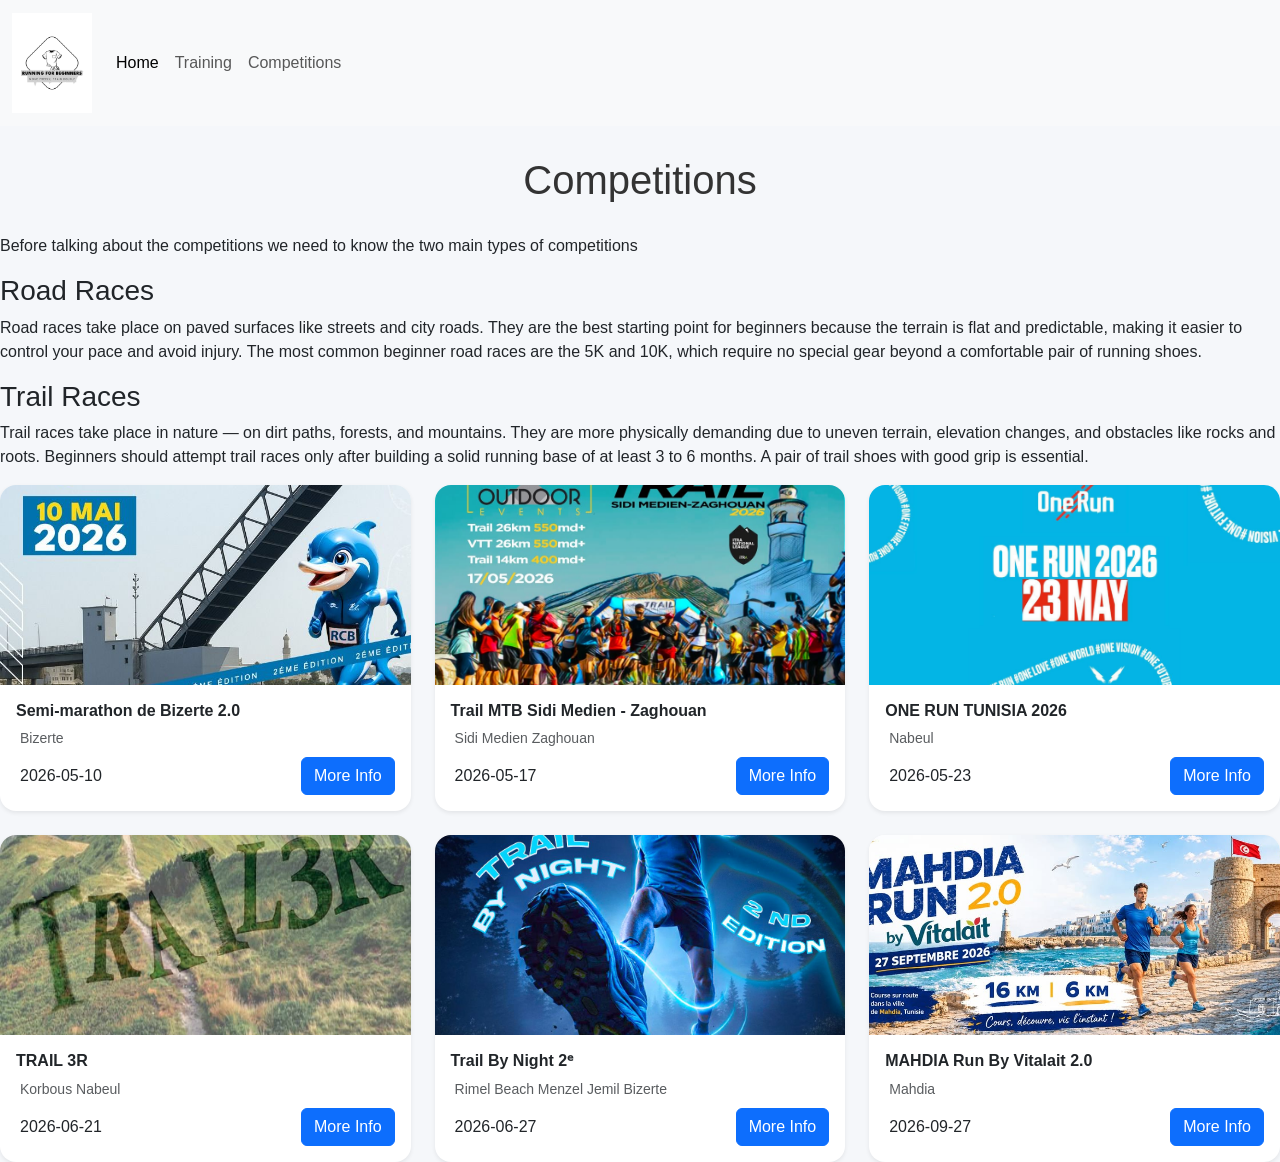
==== Competitions.html @ 5bdca7d2 "innitial commit" ====
<!DOCTYPE html>
<html lang="en" >
<head>
    <meta charset="UTF-8">
    <meta name="viewport" content="width=device-width, initial-scale=1.0">
    <link href="https://cdn.jsdelivr.net/npm/bootstrap@5.3.8/dist/css/bootstrap.min.css" rel="stylesheet" integrity="sha384-sRIl4kxILFvY47J16cr9ZwB07vP4J8+LH7qKQnuqkuIAvNWLzeN8tE5YBujZqJLB" crossorigin="anonymous">
    <title>Everything you need to know about running</title>
     <link rel="stylesheet" href="Website.css">
</head>
<body>
    <nav class="navbar navbar-expand-lg bg-body-tertiary">
  <div class="container-fluid">
    <a class="navbar-brand" href="Logo.html"><img src="high-resolution-logo-grayscale.png" alt="Logo" class="Logo-img"></a>
    <button class="navbar-toggler" type="button" data-bs-toggle="collapse" data-bs-target="#navbarSupportedContent" aria-controls="navbarSupportedContent" aria-expanded="false" aria-label="Toggle navigation">
      <span class="navbar-toggler-icon"></span>
    </button>
    <div class="collapse navbar-collapse" id="navbarSupportedContent">
      <ul class="navbar-nav me-auto mb-2 mb-lg-0">
        <li class="nav-item">
          <a class="nav-link active" aria-current="page" href="index.html">Home</a>
        </li>
        <li class="nav-item">
          <a class="nav-link" href="Training.html">Training</a>
        </li>
        <li class="nav-item ">
          <a class="nav-link" href="Competitions.html">Competitions</a>
        </li>
      </ul>
    </div>
  </div>
</nav>
<section>
    <h1>Competitions</h1>
    <p>Before talking about the competitions we need to know the two main types of competitions</p>
    <h3>Road Races</h3>
    <p>Road races take place on paved surfaces like streets and city roads. They are the best starting point for beginners because the terrain is flat and predictable, making it easier to control your pace and avoid injury. The most common beginner road races are the 5K and 10K, which require no special gear beyond a comfortable pair of running shoes.<br></p>
    <h3>Trail Races</h3>
    <p>Trail races take place in nature — on dirt paths, forests, and mountains. They are more physically demanding due to uneven terrain, elevation changes, and obstacles like rocks and roots. Beginners should attempt trail races only after building a solid running base of at least 3 to 6 months. A pair of trail shoes with good grip is essential.<br></p>
</section>
<div class="row g-4">
<div class="col-md-6 col-lg-4">
                    <div class="event-card h-100">
                        <div class="card shadow-sm border-0 rounded-4 overflow-hidden h-100">
                            <img src="images/508717798_1323409402857017_6892737752558681013_n.jpg" alt="Semi-marathon de Bizerte 2.0" class="card-img-top" onerror="this.style.display='none'; this.nextElementSibling.style.display='flex';"><div class="img-fallback" style="display: none;"><i class="fas fa-image fa-2x"></i></div><div class="card-body text-start">
                                <h6 class="card-title fw-semibold fs-6">Semi-marathon de Bizerte 2.0</h6>
                                <p class="mb-1 text-muted small">
                                    <i class="fas fa-map-marker-alt me-1"></i>  Bizerte
                                </p>
                                <div class="d-flex justify-content-between align-items-center mt-2">
                                    <span >    <i class="fas fa-calendar-alt me-1"></i> 2026-05-10</span>
                                          <a href="https://www.facebook.com/profile.php?id=61575595014919" class="btn btn-primary">More Info</a>
                                </div>
                            </div>
                        </div>
                    </div>
                </a>
            </div>
<div class="col-md-6 col-lg-4">
                    <div class="event-card h-100">
                        <div class="card shadow-sm border-0 rounded-4 overflow-hidden h-100">
                            <img src="images/612450248_1184020347172288_6676890579920374667_n.jpg" alt="Trail &amp; MTB Sidi Medien - Zaghouan  " class="card-img-top" onerror="this.style.display='none'; this.nextElementSibling.style.display='flex';"><div class="img-fallback" style="display: none;"><i class="fas fa-image fa-2x"></i></div><div class="card-body text-start">
                                <h6 class="card-title fw-semibold fs-6">Trail MTB Sidi Medien - Zaghouan  </h6>
                                <p class="mb-1 text-muted small">
                                    <i class="fas fa-map-marker-alt me-1"></i> Sidi Medien Zaghouan
                                </p>
                                <div class="d-flex justify-content-between align-items-center mt-2">
                                    <span >    <i class="fas fa-calendar-alt me-1"></i> 2026-05-17</span>
                                          <a href="https://www.facebook.com/outdoor.e" class="btn btn-primary">More Info</a>
                                </div>
                            </div>
                        </div>
                    </div>
                </a>
            </div>
<div class="col-md-6 col-lg-4">
                    <div class="event-card h-100">
                        <div class="card shadow-sm border-0 rounded-4 overflow-hidden h-100">
                            <img src="images/668799136_1577189484413397_3506396729141352655_n.jpg" alt="ONE RUN TUNISIA 2026" class="card-img-top" onerror="this.style.display='none'; this.nextElementSibling.style.display='flex';"><div class="img-fallback" style="display: none;"><i class="fas fa-image fa-2x"></i></div><div class="card-body text-start">
                                <h6 class="card-title fw-semibold fs-6">ONE RUN TUNISIA 2026</h6>
                                <p class="mb-1 text-muted small">
                                    <i class="fas fa-map-marker-alt me-1"></i>  Nabeul
                                </p>
                                <p class="mb-1 text-muted small">

                                </p>
                                <div class="d-flex justify-content-between align-items-center mt-2">
                                    <span >    <i class="fas fa-calendar-alt me-1"></i> 2026-05-23</span>
                                          <a href="https://sportsense.tn/evenement/one-run-2026-kelibia/?fbclid=IwY2xjawRF5UFleHRuA2FlbQIxMABicmlkETFXZnNCMFU0TVh2c291ekFFc3J0YwZhcHBfaWQQMjIyMDM5MTc4ODIwMDg5MgABHoVPv_Q1FbhEnPal_EgIre9Y3D0KVj0zr-FeVChhBY1P-Pth4dlXfvPPMVAG_aem_8wZsDDjvoN9MBEGay-jV7Q" class="btn btn-primary">More Info</a>
                                </div>
                            </div>
                        </div>
                    </div>
                </a>
            </div>
<div class="col-md-6 col-lg-4">
                    <div class="event-card h-100">
                        <div class="card shadow-sm border-0 rounded-4 overflow-hidden h-100">
                            <img src="images/599410668_25831342306471557_1981002911335554785_n.jpg" alt="TRAIL 3R" class="card-img-top" onerror="this.style.display='none'; this.nextElementSibling.style.display='flex';"><div class="img-fallback" style="display: none;"><i class="fas fa-image fa-2x"></i></div><div class="card-body text-start">
                                <h6 class="card-title fw-semibold fs-6">TRAIL 3R</h6>
                                <p class="mb-1 text-muted small">
                                    <i class="fas fa-map-marker-alt me-1"></i> Korbous Nabeul
                                </p>
                                <p class="mb-1 text-muted small">

                                </p>
                                <div class="d-flex justify-content-between align-items-center mt-2">
                                    <span >    <i class="fas fa-calendar-alt me-1"></i> 2026-06-21</span>
                                          <a href="https://www.facebook.com/profile.php?id=100048671597601" class="btn btn-primary">More Info</a>
                                </div>
                            </div>
                        </div>
                    </div>
                </a>
            </div> 
<div class="col-md-6 col-lg-4">
                    <div class="event-card h-100">
                        <div class="card shadow-sm border-0 rounded-4 overflow-hidden h-100">
                            <img src="images/637032396_1572234894390017_2495464527351250001_n.jpg" alt="Trail By Night 2ᵉ" class="card-img-top" onerror="this.style.display='none'; this.nextElementSibling.style.display='flex';"><div class="img-fallback" style="display: none;"><i class="fas fa-image fa-2x"></i></div><div class="card-body text-start">
                                <h6 class="card-title fw-semibold fs-6">Trail By Night 2ᵉ</h6>
                                <p class="mb-1 text-muted small">
                                    <i class="fas fa-map-marker-alt me-1"></i> Rimel Beach Menzel Jemil Bizerte
                                </p>
                                <p class="mb-1 text-muted small">

                                </p>
                                <div class="d-flex justify-content-between align-items-center mt-2">
                                    <span >    <i class="fas fa-calendar-alt me-1"></i> 2026-06-27</span>
                                          <a href="https://www.facebook.com/profile.php?id=100048105643510" class="btn btn-primary">More Info</a>
                                </div>
                            </div>
                        </div>
                    </div>
                </a>
            </div>
<div class="col-md-6 col-lg-4">
                    <div class="event-card h-100">
                        <div class="card shadow-sm border-0 rounded-4 overflow-hidden h-100">
                            <img src="images/672703530_122180739416707845_5656477109535544326_n.jpg" alt="MAHDIA Run By Vitalait 2.0" class="card-img-top" onerror="this.style.display='none'; this.nextElementSibling.style.display='flex';"><div class="img-fallback" style="display: none;"><i class="fas fa-image fa-2x"></i></div><div class="card-body text-start">
                                <h6 class="card-title fw-semibold fs-6">MAHDIA Run By Vitalait 2.0</h6>
                                <p class="mb-1 text-muted small">
                                    <i class="fas fa-map-marker-alt me-1"></i>  Mahdia
                                </p>
                                <p class="mb-1 text-muted small">

                                </p>
                                <div class="d-flex justify-content-between align-items-center mt-2">
                                    <span >    <i class="fas fa-calendar-alt me-1"></i> 2026-09-27</span>
                                          <a href="https://www.facebook.com/events/1203439607750945" class="btn btn-primary">More Info</a>
                                </div>
                            </div>
                        </div>
                    </div>
                </a>
            </div>
</div>
    <script src="https://cdn.jsdelivr.net/npm/bootstrap@5.3.8/dist/js/bootstrap.bundle.min.js" integrity="sha384-FKyoEForCGlyvwx9Hj09JcYn3nv7wiPVlz7YYwJrWVcXK/BmnVDxM+D2scQbITxI" crossorigin="anonymous"></script>
    
</body>
</html>
---- Website.css ----
.Logo-img{
    height: 100px;
    width: 80px;
}
.event-card {
            position: relative;
        }

        .event-status-badge {
            position: absolute;
            top: 10px;
            left: 10px;
            z-index: 10;
            font-size: 0.8rem;
            padding: 5px 10px;
            border-radius: 4px;
        }

        .event-card .card-img-top {
            height: 200px;
            width: 100%;
            object-fit: cover;
        }

        .event-card .card {
            transition: transform 0.3s;
            overflow: hidden;
        }

        .event-card .card:hover {
            transform: translateY(-5px);
            box-shadow: 0 10px 20px rgba(0,0,0,0.1);
        }
.img-fallback {
            height: 200px;
            background-color: #f8f9fa;
            display: flex;
            align-items: center;
            justify-content: center;
            color: #6c757d;
        }

        /* Responsive adjustments */
        @media (max-width: 768px) {
            .overlay-text {
                font-size: 2.5rem;
            }
            .overlay-section {
                height: 20vh;
            }

            .event-card .card-img-top,
            .img-fallback {
                height: 150px;
            }
        }
.navbar{
    position: sticky;
    top: 0;
  width: 100%;
  z-index: 1000;
}
body {
            background-color: #f5f7fa;
            font-family: Arial, sans-serif;
        }

        h1 {
            text-align: center;
            margin: 30px 0;
            color: #333;
        }

        .table-container {
            max-width: 900px;
            margin: auto;
            background: white;
            padding: 20px;
            border-radius: 10px;
            box-shadow: 0 4px 10px rgba(0,0,0,0.1);
        }

        .table th {
            background-color: #0d6efd;
            color: white;
            text-align: center;
        }

        .table td {
            text-align: center;
        }
.col-lg-4 {
    width: 33.33% !important;
    flex: 0 0 33.33% !important;
    max-width: 33.33% !important;
}
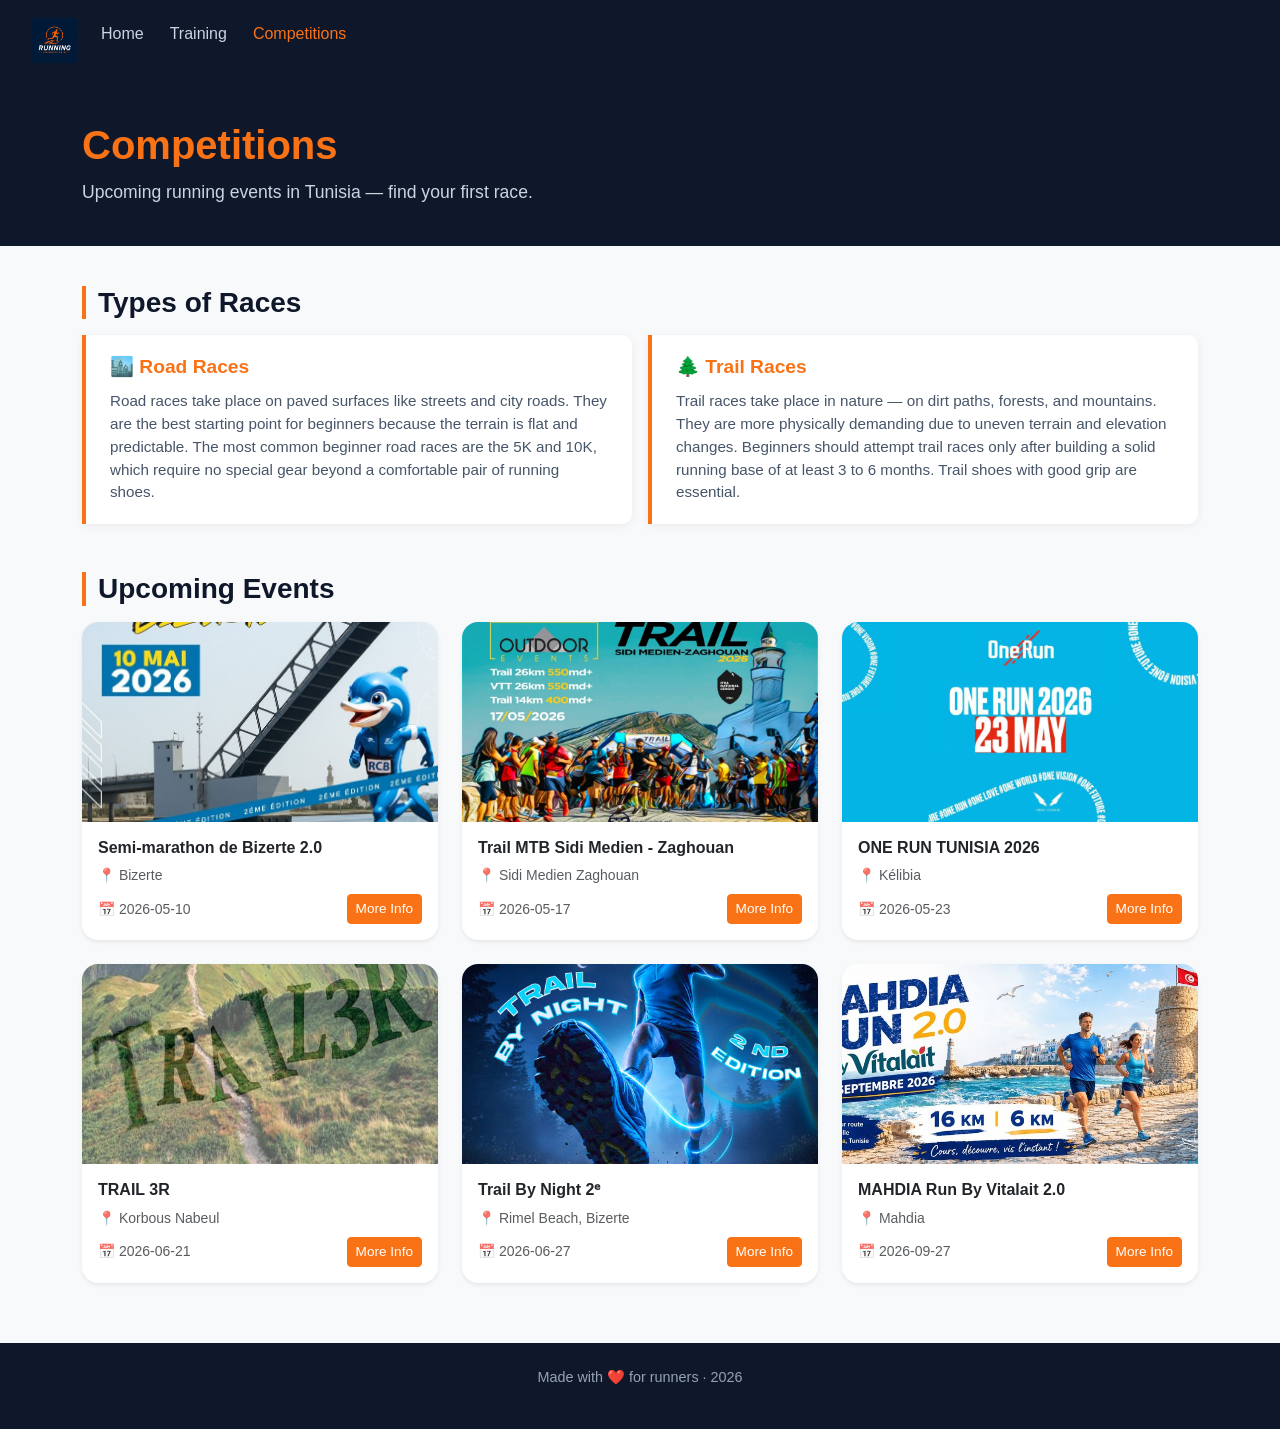
==== commit 6fdd91d4: "file updated" ====
--- a/Competitions.html
+++ b/Competitions.html
@@ -1,159 +1,169 @@
 <!DOCTYPE html>
-<html lang="en" >
+<html lang="en">
 <head>
     <meta charset="UTF-8">
     <meta name="viewport" content="width=device-width, initial-scale=1.0">
-    <link href="https://cdn.jsdelivr.net/npm/bootstrap@5.3.8/dist/css/bootstrap.min.css" rel="stylesheet" integrity="sha384-sRIl4kxILFvY47J16cr9ZwB07vP4J8+LH7qKQnuqkuIAvNWLzeN8tE5YBujZqJLB" crossorigin="anonymous">
-    <title>Everything you need to know about running</title>
-     <link rel="stylesheet" href="Website.css">
+    <link href="https://cdn.jsdelivr.net/npm/bootstrap@5.3.8/dist/css/bootstrap.min.css" rel="stylesheet">
+    <title>Competitions - RunGuide</title>
+    <link rel="stylesheet" href="Website.css">
+   
 </head>
-<body>
-    <nav class="navbar navbar-expand-lg bg-body-tertiary">
-  <div class="container-fluid">
-    <a class="navbar-brand" href="Logo.html"><img src="high-resolution-logo-grayscale.png" alt="Logo" class="Logo-img"></a>
-    <button class="navbar-toggler" type="button" data-bs-toggle="collapse" data-bs-target="#navbarSupportedContent" aria-controls="navbarSupportedContent" aria-expanded="false" aria-label="Toggle navigation">
-      <span class="navbar-toggler-icon"></span>
-    </button>
-    <div class="collapse navbar-collapse" id="navbarSupportedContent">
-      <ul class="navbar-nav me-auto mb-2 mb-lg-0">
-        <li class="nav-item">
-          <a class="nav-link active" aria-current="page" href="index.html">Home</a>
-        </li>
-        <li class="nav-item">
-          <a class="nav-link" href="Training.html">Training</a>
-        </li>
-        <li class="nav-item ">
-          <a class="nav-link" href="Competitions.html">Competitions</a>
-        </li>
-      </ul>
+<body class="competitions-page">
+
+    
+    <nav class="navbar navbar-expand-lg">
+        <div class="container-fluid">
+            
+                <a class="navbar-brand" href="index.html"><img src="ChatGPT Image May 7, 2026, 10_49_07 PM.png" alt="Logo" class="Logo-img"></a>
+            
+            <button class="navbar-toggler" type="button" data-bs-toggle="collapse" data-bs-target="#navbarSupportedContent">
+                <span class="navbar-toggler-icon" style="filter: invert(1);"></span>
+            </button>
+            <div class="collapse navbar-collapse" id="navbarSupportedContent">
+                <ul class="navbar-nav me-auto mb-2 mb-lg-0">
+                    <li class="nav-item">
+                        <a class="nav-link" href="Home.html">Home</a>
+                    </li>
+                    <li class="nav-item">
+                        <a class="nav-link" href="Training.html">Training</a>
+                    </li>
+                    <li class="nav-item">
+                        <a class="nav-link active" href="Competitions.html">Competitions</a>
+                    </li>
+                </ul>
+            </div>
+        </div>
+    </nav>
+
+    
+    <div class="page-title">
+        <div class="container">
+            <h1>Competitions</h1>
+            <p>Upcoming running events in Tunisia — find your first race.</p>
+        </div>
     </div>
-  </div>
-</nav>
-<section>
-    <h1>Competitions</h1>
-    <p>Before talking about the competitions we need to know the two main types of competitions</p>
-    <h3>Road Races</h3>
-    <p>Road races take place on paved surfaces like streets and city roads. They are the best starting point for beginners because the terrain is flat and predictable, making it easier to control your pace and avoid injury. The most common beginner road races are the 5K and 10K, which require no special gear beyond a comfortable pair of running shoes.<br></p>
-    <h3>Trail Races</h3>
-    <p>Trail races take place in nature — on dirt paths, forests, and mountains. They are more physically demanding due to uneven terrain, elevation changes, and obstacles like rocks and roots. Beginners should attempt trail races only after building a solid running base of at least 3 to 6 months. A pair of trail shoes with good grip is essential.<br></p>
-</section>
-<div class="row g-4">
-<div class="col-md-6 col-lg-4">
-                    <div class="event-card h-100">
-                        <div class="card shadow-sm border-0 rounded-4 overflow-hidden h-100">
-                            <img src="images/508717798_1323409402857017_6892737752558681013_n.jpg" alt="Semi-marathon de Bizerte 2.0" class="card-img-top" onerror="this.style.display='none'; this.nextElementSibling.style.display='flex';"><div class="img-fallback" style="display: none;"><i class="fas fa-image fa-2x"></i></div><div class="card-body text-start">
-                                <h6 class="card-title fw-semibold fs-6">Semi-marathon de Bizerte 2.0</h6>
-                                <p class="mb-1 text-muted small">
-                                    <i class="fas fa-map-marker-alt me-1"></i>  Bizerte
-                                </p>
-                                <div class="d-flex justify-content-between align-items-center mt-2">
-                                    <span >    <i class="fas fa-calendar-alt me-1"></i> 2026-05-10</span>
-                                          <a href="https://www.facebook.com/profile.php?id=61575595014919" class="btn btn-primary">More Info</a>
-                                </div>
-                            </div>
+
+    <div class="container">
+
+        
+        <h3 class="mb-3">Types of Races</h3>
+        <div class="row g-3 mb-5">
+            <div class="col-md-6">
+                <div class="race-type-card">
+                    <h3>🏙️ Road Races</h3>
+                    <p>Road races take place on paved surfaces like streets and city roads. They are the best starting point for beginners because the terrain is flat and predictable. The most common beginner road races are the 5K and 10K, which require no special gear beyond a comfortable pair of running shoes.</p>
+                </div>
+            </div>
+            <div class="col-md-6">
+                <div class="race-type-card">
+                    <h3>🌲 Trail Races</h3>
+                    <p>Trail races take place in nature — on dirt paths, forests, and mountains. They are more physically demanding due to uneven terrain and elevation changes. Beginners should attempt trail races only after building a solid running base of at least 3 to 6 months. Trail shoes with good grip are essential.</p>
+                </div>
+            </div>
+        </div>
+
+        
+        <h3 class="mb-3">Upcoming Events</h3>
+        <div class="row g-4">
+
+            <!-- Card 1 -->
+            <div class="col-md-6 col-lg-4">
+                <div class="card shadow-sm border-0 rounded-4 overflow-hidden h-100">
+                    <img src="images/508717798_1323409402857017_6892737752558681013_n.jpg" alt="Semi-marathon de Bizerte 2.0" class="card-img-top" onerror="this.style.display='none';">
+                    <div class="card-body text-start">
+                        <h6 class="card-title fw-semibold">Semi-marathon de Bizerte 2.0</h6>
+                        <p class="mb-1 text-muted small">📍 Bizerte</p>
+                        <div class="d-flex justify-content-between align-items-center mt-2">
+                            <span class="small text-muted">📅 2026-05-10</span>
+                            <a href="https://www.facebook.com/profile.php?id=61575595014919" class="btn btn-primary btn-sm">More Info</a>
                         </div>
                     </div>
-                </a>
+                </div>
             </div>
-<div class="col-md-6 col-lg-4">
-                    <div class="event-card h-100">
-                        <div class="card shadow-sm border-0 rounded-4 overflow-hidden h-100">
-                            <img src="images/612450248_1184020347172288_6676890579920374667_n.jpg" alt="Trail &amp; MTB Sidi Medien - Zaghouan  " class="card-img-top" onerror="this.style.display='none'; this.nextElementSibling.style.display='flex';"><div class="img-fallback" style="display: none;"><i class="fas fa-image fa-2x"></i></div><div class="card-body text-start">
-                                <h6 class="card-title fw-semibold fs-6">Trail MTB Sidi Medien - Zaghouan  </h6>
-                                <p class="mb-1 text-muted small">
-                                    <i class="fas fa-map-marker-alt me-1"></i> Sidi Medien Zaghouan
-                                </p>
-                                <div class="d-flex justify-content-between align-items-center mt-2">
-                                    <span >    <i class="fas fa-calendar-alt me-1"></i> 2026-05-17</span>
-                                          <a href="https://www.facebook.com/outdoor.e" class="btn btn-primary">More Info</a>
-                                </div>
-                            </div>
+
+            
+            <div class="col-md-6 col-lg-4">
+                <div class="card shadow-sm border-0 rounded-4 overflow-hidden h-100">
+                    <img src="images/612450248_1184020347172288_6676890579920374667_n.jpg" alt="Trail MTB Sidi Medien" class="card-img-top" onerror="this.style.display='none';">
+                    <div class="card-body text-start">
+                        <h6 class="card-title fw-semibold">Trail MTB Sidi Medien - Zaghouan</h6>
+                        <p class="mb-1 text-muted small">📍 Sidi Medien Zaghouan</p>
+                        <div class="d-flex justify-content-between align-items-center mt-2">
+                            <span class="small text-muted">📅 2026-05-17</span>
+                            <a href="https://www.facebook.com/outdoor.e" class="btn btn-primary btn-sm">More Info</a>
                         </div>
                     </div>
-                </a>
+                </div>
             </div>
-<div class="col-md-6 col-lg-4">
-                    <div class="event-card h-100">
-                        <div class="card shadow-sm border-0 rounded-4 overflow-hidden h-100">
-                            <img src="images/668799136_1577189484413397_3506396729141352655_n.jpg" alt="ONE RUN TUNISIA 2026" class="card-img-top" onerror="this.style.display='none'; this.nextElementSibling.style.display='flex';"><div class="img-fallback" style="display: none;"><i class="fas fa-image fa-2x"></i></div><div class="card-body text-start">
-                                <h6 class="card-title fw-semibold fs-6">ONE RUN TUNISIA 2026</h6>
-                                <p class="mb-1 text-muted small">
-                                    <i class="fas fa-map-marker-alt me-1"></i>  Nabeul
-                                </p>
-                                <p class="mb-1 text-muted small">
 
-                                </p>
-                                <div class="d-flex justify-content-between align-items-center mt-2">
-                                    <span >    <i class="fas fa-calendar-alt me-1"></i> 2026-05-23</span>
-                                          <a href="https://sportsense.tn/evenement/one-run-2026-kelibia/?fbclid=IwY2xjawRF5UFleHRuA2FlbQIxMABicmlkETFXZnNCMFU0TVh2c291ekFFc3J0YwZhcHBfaWQQMjIyMDM5MTc4ODIwMDg5MgABHoVPv_Q1FbhEnPal_EgIre9Y3D0KVj0zr-FeVChhBY1P-Pth4dlXfvPPMVAG_aem_8wZsDDjvoN9MBEGay-jV7Q" class="btn btn-primary">More Info</a>
-                                </div>
-                            </div>
+            
+            <div class="col-md-6 col-lg-4">
+                <div class="card shadow-sm border-0 rounded-4 overflow-hidden h-100">
+                    <img src="images/668799136_1577189484413397_3506396729141352655_n.jpg" alt="ONE RUN TUNISIA 2026" class="card-img-top" onerror="this.style.display='none';">
+                    <div class="card-body text-start">
+                        <h6 class="card-title fw-semibold">ONE RUN TUNISIA 2026</h6>
+                        <p class="mb-1 text-muted small">📍 Kélibia</p>
+                        <div class="d-flex justify-content-between align-items-center mt-2">
+                            <span class="small text-muted">📅 2026-05-23</span>
+                            <a href="https://sportsense.tn/evenement/one-run-2026-kelibia/" class="btn btn-primary btn-sm">More Info</a>
                         </div>
                     </div>
-                </a>
+                </div>
             </div>
-<div class="col-md-6 col-lg-4">
-                    <div class="event-card h-100">
-                        <div class="card shadow-sm border-0 rounded-4 overflow-hidden h-100">
-                            <img src="images/599410668_25831342306471557_1981002911335554785_n.jpg" alt="TRAIL 3R" class="card-img-top" onerror="this.style.display='none'; this.nextElementSibling.style.display='flex';"><div class="img-fallback" style="display: none;"><i class="fas fa-image fa-2x"></i></div><div class="card-body text-start">
-                                <h6 class="card-title fw-semibold fs-6">TRAIL 3R</h6>
-                                <p class="mb-1 text-muted small">
-                                    <i class="fas fa-map-marker-alt me-1"></i> Korbous Nabeul
-                                </p>
-                                <p class="mb-1 text-muted small">
 
-                                </p>
-                                <div class="d-flex justify-content-between align-items-center mt-2">
-                                    <span >    <i class="fas fa-calendar-alt me-1"></i> 2026-06-21</span>
-                                          <a href="https://www.facebook.com/profile.php?id=100048671597601" class="btn btn-primary">More Info</a>
-                                </div>
-                            </div>
+            
+            <div class="col-md-6 col-lg-4">
+                <div class="card shadow-sm border-0 rounded-4 overflow-hidden h-100">
+                    <img src="images/599410668_25831342306471557_1981002911335554785_n.jpg" alt="TRAIL 3R" class="card-img-top" onerror="this.style.display='none';">
+                    <div class="card-body text-start">
+                        <h6 class="card-title fw-semibold">TRAIL 3R</h6>
+                        <p class="mb-1 text-muted small">📍 Korbous Nabeul</p>
+                        <div class="d-flex justify-content-between align-items-center mt-2">
+                            <span class="small text-muted">📅 2026-06-21</span>
+                            <a href="https://www.facebook.com/profile.php?id=100048671597601" class="btn btn-primary btn-sm">More Info</a>
                         </div>
                     </div>
-                </a>
-            </div> 
-<div class="col-md-6 col-lg-4">
-                    <div class="event-card h-100">
-                        <div class="card shadow-sm border-0 rounded-4 overflow-hidden h-100">
-                            <img src="images/637032396_1572234894390017_2495464527351250001_n.jpg" alt="Trail By Night 2ᵉ" class="card-img-top" onerror="this.style.display='none'; this.nextElementSibling.style.display='flex';"><div class="img-fallback" style="display: none;"><i class="fas fa-image fa-2x"></i></div><div class="card-body text-start">
-                                <h6 class="card-title fw-semibold fs-6">Trail By Night 2ᵉ</h6>
-                                <p class="mb-1 text-muted small">
-                                    <i class="fas fa-map-marker-alt me-1"></i> Rimel Beach Menzel Jemil Bizerte
-                                </p>
-                                <p class="mb-1 text-muted small">
+                </div>
+            </div>
 
-                                </p>
-                                <div class="d-flex justify-content-between align-items-center mt-2">
-                                    <span >    <i class="fas fa-calendar-alt me-1"></i> 2026-06-27</span>
-                                          <a href="https://www.facebook.com/profile.php?id=100048105643510" class="btn btn-primary">More Info</a>
-                                </div>
-                            </div>
+            
+            <div class="col-md-6 col-lg-4">
+                <div class="card shadow-sm border-0 rounded-4 overflow-hidden h-100">
+                    <img src="images/637032396_1572234894390017_2495464527351250001_n.jpg" alt="Trail By Night 2" class="card-img-top" onerror="this.style.display='none';">
+                    <div class="card-body text-start">
+                        <h6 class="card-title fw-semibold">Trail By Night 2ᵉ</h6>
+                        <p class="mb-1 text-muted small">📍 Rimel Beach, Bizerte</p>
+                        <div class="d-flex justify-content-between align-items-center mt-2">
+                            <span class="small text-muted">📅 2026-06-27</span>
+                            <a href="https://www.facebook.com/profile.php?id=100048105643510" class="btn btn-primary btn-sm">More Info</a>
                         </div>
                     </div>
-                </a>
+                </div>
             </div>
-<div class="col-md-6 col-lg-4">
-                    <div class="event-card h-100">
-                        <div class="card shadow-sm border-0 rounded-4 overflow-hidden h-100">
-                            <img src="images/672703530_122180739416707845_5656477109535544326_n.jpg" alt="MAHDIA Run By Vitalait 2.0" class="card-img-top" onerror="this.style.display='none'; this.nextElementSibling.style.display='flex';"><div class="img-fallback" style="display: none;"><i class="fas fa-image fa-2x"></i></div><div class="card-body text-start">
-                                <h6 class="card-title fw-semibold fs-6">MAHDIA Run By Vitalait 2.0</h6>
-                                <p class="mb-1 text-muted small">
-                                    <i class="fas fa-map-marker-alt me-1"></i>  Mahdia
-                                </p>
-                                <p class="mb-1 text-muted small">
 
-                                </p>
-                                <div class="d-flex justify-content-between align-items-center mt-2">
-                                    <span >    <i class="fas fa-calendar-alt me-1"></i> 2026-09-27</span>
-                                          <a href="https://www.facebook.com/events/1203439607750945" class="btn btn-primary">More Info</a>
-                                </div>
-                            </div>
+            
+            <div class="col-md-6 col-lg-4">
+                <div class="card shadow-sm border-0 rounded-4 overflow-hidden h-100">
+                    <img src="images/672703530_122180739416707845_5656477109535544326_n.jpg" alt="MAHDIA Run By Vitalait 2.0" class="card-img-top" onerror="this.style.display='none';">
+                    <div class="card-body text-start">
+                        <h6 class="card-title fw-semibold">MAHDIA Run By Vitalait 2.0</h6>
+                        <p class="mb-1 text-muted small">📍 Mahdia</p>
+                        <div class="d-flex justify-content-between align-items-center mt-2">
+                            <span class="small text-muted">📅 2026-09-27</span>
+                            <a href="https://www.facebook.com/events/1203439607750945" class="btn btn-primary btn-sm">More Info</a>
                         </div>
                     </div>
-                </a>
+                </div>
             </div>
-</div>
-    <script src="https://cdn.jsdelivr.net/npm/bootstrap@5.3.8/dist/js/bootstrap.bundle.min.js" integrity="sha384-FKyoEForCGlyvwx9Hj09JcYn3nv7wiPVlz7YYwJrWVcXK/BmnVDxM+D2scQbITxI" crossorigin="anonymous"></script>
+
+        </div>
+    </div>
+
     
+    <footer class="site-footer">
+        <p>Made with ❤️ for runners · 2026</p>
+    </footer>
+
+    <script src="https://cdn.jsdelivr.net/npm/bootstrap@5.3.8/dist/js/bootstrap.bundle.min.js"></script>
 </body>
 </html>
--- a/Website.css
+++ b/Website.css
@@ -1,96 +1,215 @@
-.Logo-img{
-    height: 100px;
-    width: 80px;
-}
-.event-card {
-            position: relative;
-        }
-
-        .event-status-badge {
-            position: absolute;
-            top: 10px;
-            left: 10px;
-            z-index: 10;
-            font-size: 0.8rem;
-            padding: 5px 10px;
-            border-radius: 4px;
-        }
-
-        .event-card .card-img-top {
-            height: 200px;
+/* ── Global Reset & Base ── */
+* {
+    margin: 0;
+    padding: 0;
+    box-sizing: border-box;
+}
+
+body {
+    font-family: 'Segoe UI', sans-serif;
+    background-color: #f8f9fa;
+    color: #1a1a1a;
+}
+
+/* ── Navbar ── */
+.navbar {
+    background-color: #0f172a !important;
+    padding: 12px 20px;
+    position: sticky;
+    top: 0;
+    z-index: 1000;
+}
+
+.navbar .nav-link {
+    color: #cbd5e1 !important;
+    font-weight: 500;
+    margin-right: 10px;
+}
+
+.navbar .nav-link:hover,
+.navbar .nav-link.active {
+    color: #f97316 !important;
+}
+
+.Logo-img {
+    height: 45px;
+    width: auto;
+}
+
+/* ── Page Title ── */
+.page-title {
+    background-color: #0f172a;
+    color: white;
+    padding: 40px 30px;
+    margin-bottom: 40px;
+}
+
+.page-title h1 {
+    color: #f97316;
+    font-size: 2.5rem;
+    font-weight: 700;
+    margin-bottom: 10px;
+}
+
+.page-title p {
+    color: #cbd5e1;
+    font-size: 1.1rem;
+    margin: 0;
+}
+
+/* ── Section Headings ── */
+h3 {
+    color: #0f172a;
+    font-weight: 700;
+    margin-bottom: 12px;
+    border-left: 4px solid #f97316;
+    padding-left: 12px;
+}
+
+/* ── Lists ── */
+ul li {
+    margin-bottom: 14px;
+    line-height: 1.7;
+}
+
+/* ── Cards ── */
+.card {
+    transition: transform 0.25s ease, box-shadow 0.25s ease;
+}
+
+.card:hover {
+    transform: translateY(-5px);
+    box-shadow: 0 10px 25px rgba(0, 0, 0, 0.12) !important;
+}
+
+.card-img-top {
+    height: 200px;
+    object-fit: cover;
+}
+
+.btn-primary {
+    background-color: #f97316;
+    border-color: #f97316;
+    font-size: 0.85rem;
+}
+
+.btn-primary:hover {
+    background-color: #ea6c0a;
+    border-color: #ea6c0a;
+}
+
+/* ── Table ── */
+.table thead th {
+    background-color: #0f172a;
+    color: white;
+    font-weight: 600;
+}
+
+.table tbody tr:hover {
+    background-color: #fff7ed;
+}
+
+/* ── Footer ── */
+.site-footer {
+    background-color: #0f172a;
+    color: #94a3b8;
+    text-align: center;
+    padding: 24px;
+    margin-top: 60px;
+    font-size: 0.9rem;
+}
+
+.site-footer span {
+    color: #f97316;
+}
+.carousel {
+            max-height: calc(100vh - 69px);
+            overflow: hidden;
+        }
+ 
+        .carousel-img {
             width: 100%;
+            height: calc(100vh - 69px);
             object-fit: cover;
-        }
-
-        .event-card .card {
-            transition: transform 0.3s;
-            overflow: hidden;
-        }
-
-        .event-card .card:hover {
-            transform: translateY(-5px);
-            box-shadow: 0 10px 20px rgba(0,0,0,0.1);
-        }
-.img-fallback {
-            height: 200px;
-            background-color: #f8f9fa;
+            display: block;
+        }
+ 
+        /* Fallback colored slide when no image */
+        .slide-1 { background: linear-gradient(135deg, #0f172a, #1e3a5f); }
+        .slide-2 { background: linear-gradient(135deg, #1e3a5f, #f97316); }
+        .slide-3 { background: linear-gradient(135deg, #f97316, #0f172a); }
+ 
+        .slide-fallback {
+            width: 100%;
+            height: calc(100vh - 69px);
             display: flex;
             align-items: center;
             justify-content: center;
-            color: #6c757d;
-        }
-
-        /* Responsive adjustments */
-        @media (max-width: 768px) {
-            .overlay-text {
-                font-size: 2.5rem;
-            }
-            .overlay-section {
-                height: 20vh;
-            }
-
-            .event-card .card-img-top,
-            .img-fallback {
-                height: 150px;
-            }
-        }
-.navbar{
-    position: sticky;
-    top: 0;
-  width: 100%;
-  z-index: 1000;
-}
-body {
-            background-color: #f5f7fa;
-            font-family: Arial, sans-serif;
-        }
-
-        h1 {
-            text-align: center;
-            margin: 30px 0;
-            color: #333;
-        }
-
-        .table-container {
-            max-width: 900px;
-            margin: auto;
-            background: white;
-            padding: 20px;
+        }
+ 
+        .carousel-caption {
+            background-color: rgba(0, 0, 0, 0.5);
             border-radius: 10px;
-            box-shadow: 0 4px 10px rgba(0,0,0,0.1);
-        }
-
-        .table th {
-            background-color: #0d6efd;
+            padding: 16px 24px;
+            bottom: 40px;
+        }
+ 
+        .carousel-caption h3 {
             color: white;
-            text-align: center;
+            border: none;
+            padding: 0;
+            font-size: 1.8rem;
+        }
+ 
+        .carousel-caption p {
+            color: #e2e8f0;
+            margin: 0;
+        }
+        .content-section {
+            padding: 20px 0;
+        }
+        .race-type-card {
+            border-left: 4px solid #f97316;
+            background-color: white;
+            padding: 20px 24px;
+            border-radius: 0 10px 10px 0;
+            box-shadow: 0 2px 10px rgba(0,0,0,0.06);
+            height: 100%;
+        }
+
+        .race-type-card h3 {
+            border: none;
+            padding: 0;
+            color: #f97316;
+            font-size: 1.2rem;
+        }
+
+        .race-type-card p {
+            color: #475569;
+            font-size: 0.95rem;
+            margin: 0;
+        }
+        .week-label {
+            background-color: #0f172a;
+            color: #f97316;
+            font-weight: 700;
+            white-space: nowrap;
         }
 
         .table td {
-            text-align: center;
-        }
-.col-lg-4 {
-    width: 33.33% !important;
-    flex: 0 0 33.33% !important;
-    max-width: 33.33% !important;
-}+            vertical-align: middle;
+        }
+
+        .rest-cell {
+            color: #94a3b8;
+            font-style: italic;
+        }
+
+        .tip-box {
+            border-left: 4px solid #f97316;
+            background-color: #fff7ed;
+            padding: 16px 20px;
+            border-radius: 0 8px 8px 0;
+            margin-top: 30px;
+        }
+ 
